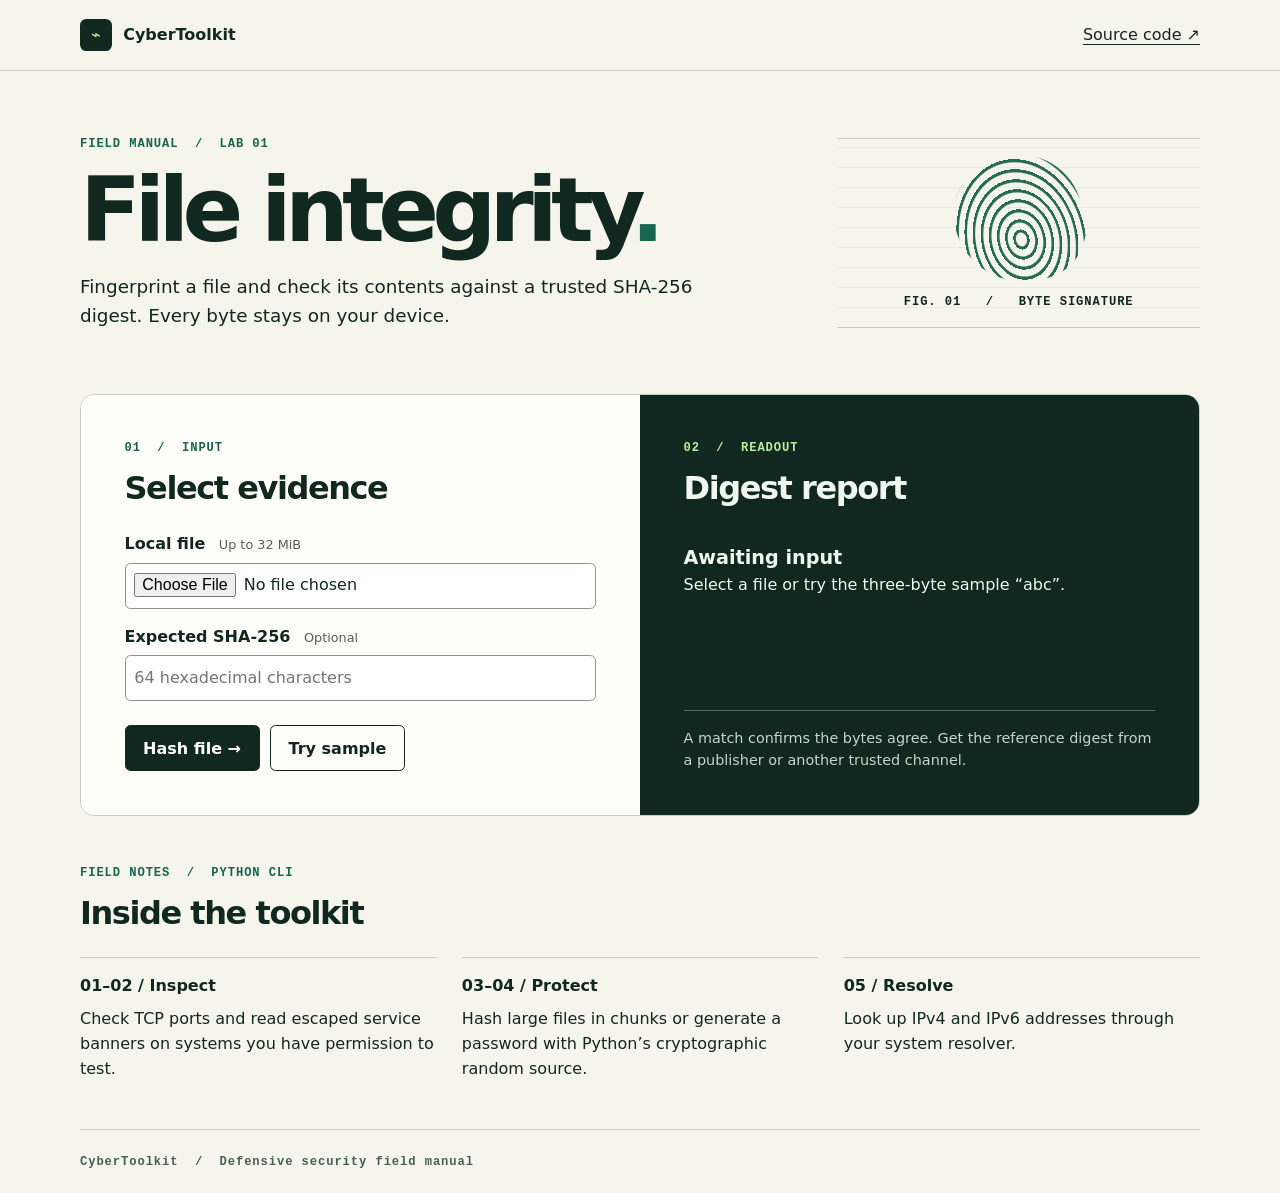
==== docs/index.html @ 26341496 "Add a responsive file integrity lab and harden CLI input handling" ====
<!doctype html>
<html lang="en">
<head>
  <meta charset="utf-8">
  <meta http-equiv="Content-Security-Policy" content="default-src 'none'; style-src 'self'; script-src 'self'; connect-src 'none'; base-uri 'none'; form-action 'none'">
  <meta name="viewport" content="width=device-width, initial-scale=1">
  <meta name="theme-color" content="#102820">
  <meta name="description" content="A hands-on defensive security lab. Fingerprint files on your device and explore five Python security utilities.">
  <title>CyberToolkit • File integrity lab</title>
  <link rel="stylesheet" href="styles.css">
  <script src="lab.js" defer></script>
</head>
<body>
<a class="skip" href="#main">Skip to workspace</a>
<header><div class="bar"><b><span class="mark" aria-hidden="true">⌁</span> CyberToolkit</b><a href="https://github.com/kurt-sudo420/CyberToolkit">Source code ↗</a></div></header>
<main id="main">
  <section class="intro">
    <div><p class="tag">FIELD MANUAL &nbsp;/&nbsp; LAB 01</p><h1>File integrity<span>.</span></h1>
    <p class="lede">Fingerprint a file and check its contents against a trusted SHA-256 digest. Every byte stays on your device.</p></div>
    <div class="plate" aria-hidden="true"><div class="rings"><i></i></div><small>FIG. 01 &nbsp; / &nbsp; BYTE SIGNATURE</small></div>
  </section>
  <section class="bench" aria-label="File integrity workspace">
    <div class="panel"><p class="tag">01 &nbsp;/&nbsp; INPUT</p><h2>Select evidence</h2>
      <label for="file">Local file <small>Up to 32 MiB</small></label><input type="file" id="file">
      <label for="expected">Expected SHA-256 <small>Optional</small></label>
      <input id="expected" type="text" placeholder="64 hexadecimal characters" spellcheck="false" autocomplete="off" autocapitalize="none">
      <div class="actions"><button id="hash" type="button">Hash file →</button><button id="sample" type="button">Try sample</button></div>
      <noscript>Enable JavaScript to use the local hashing tool.</noscript>
    </div>
    <div class="panel output"><p class="tag">02 &nbsp;/&nbsp; READOUT</p><h2>Digest report</h2>
      <div role="status" aria-live="polite"><strong id="state">Awaiting input</strong><p id="detail">Select a file or try the three-byte sample “abc”.</p><code id="digest"></code></div>
      <p class="note">A match confirms the bytes agree. Get the reference digest from a publisher or another trusted channel.</p>
    </div>
  </section>
  <section class="manual"><p class="tag">FIELD NOTES &nbsp;/&nbsp; PYTHON CLI</p><h2>Inside the toolkit</h2>
    <div class="rows"><article><b>01–02 / Inspect</b><p>Check TCP ports and read escaped service banners on systems you have permission to test.</p></article>
    <article><b>03–04 / Protect</b><p>Hash large files in chunks or generate a password with Python’s cryptographic random source.</p></article>
    <article><b>05 / Resolve</b><p>Look up IPv4 and IPv6 addresses through your system resolver.</p></article></div>
  </section>
</main><footer>CyberToolkit &nbsp;/&nbsp; Defensive security field manual</footer>
</body></html>
---- docs/styles.css ----
* { box-sizing: border-box }
:root { color-scheme: light; --ink: #102820; --green: #16654c; --paper: #f5f5ec; --line: #c4cfc2 }
body { margin: 0; background: var(--paper); color: var(--ink); font: 1rem/1.55 system-ui, sans-serif }
header { border-bottom: 1px solid var(--line) }
.bar, main, footer { width: min(70rem, 92%); margin-inline: auto }
.bar { min-height: 4.4rem; display: flex; align-items: center; justify-content: space-between; gap: 1rem }
.mark { display: inline-grid; place-items: center; width: 2rem; height: 2rem; margin-right: .35rem; background: var(--ink); color: #b9f493; border-radius: .4rem }
a { color: inherit; text-underline-offset: .25em }
.bar a { padding: .75rem 0 }
.skip { position: absolute; left: -100vw }
.skip:focus { left: 1rem; background: white; padding: .75rem; z-index: 2 }
:focus-visible { outline: 3px solid #1870b0; outline-offset: 3px }
.intro { display: grid; grid-template-columns: 2fr 1fr; align-items: center; gap: 2rem; padding: clamp(2rem,5vw,5rem) 0 }
.tag, .plate small, footer { font: 700 .76rem/1.5 ui-monospace, Consolas, monospace; letter-spacing: .075em }
.tag { color: var(--green); margin: 0 0 .85rem }
h1, h2, p { margin-top: 0 }
h1 { font-size: clamp(3.1rem,7vw,6.7rem); line-height: .97; letter-spacing: -.075em; margin-bottom: 1.2rem }
h1 span { color: var(--green) }
h2 { font-size: clamp(1.55rem,3vw,2rem); line-height: 1.1; letter-spacing: -.045em }
.lede { font-size: 1.15rem; max-width: 39rem; margin-bottom: 0 }
.plate { display: grid; justify-items: center; gap: .6rem; padding: 1rem; background: repeating-linear-gradient(0deg, transparent 0 19px, #d9e1d4 20px); border-block: 1px solid var(--line) }
.rings { width: 8rem; aspect-ratio: 1; display: grid; place-items: center; background: repeating-radial-gradient(ellipse at 48% 66%, transparent 0 5px, #276c50 6px 8px); border-radius: 48% 52% 42% 58%; transform: rotate(-14deg) }
.bench { display: grid; grid-template-columns: 1fr 1fr; border: 1px solid var(--line); border-radius: .9rem; overflow: hidden }
.panel { padding: clamp(1.3rem,3.4vw,3rem); background: #fffef9; min-width: 0 }
label { display: block; font-weight: 650; margin: 1rem 0 .35rem }
small { font-size: .8rem; font-weight: 500 }
label small { margin-left: .5rem; color: #4d6357 }
input { font: inherit; color: inherit; display: block; width: 100%; min-height: 46px; padding: .55rem; border: 1px solid #85988b; border-radius: .35rem; background: white }
input::file-selector-button { margin-right: .5rem }
.actions { display: flex; flex-wrap: wrap; gap: .65rem; margin-top: 1.5rem }
button { background: var(--ink); border: 1px solid var(--ink); border-radius: .35rem; min-height: 46px; padding: .65rem 1.1rem; color: white; font: 650 1rem system-ui; cursor: pointer }
button + button { background: transparent; color: var(--ink) }
button:hover { box-shadow: inset 0 0 0 2px #6da687 }
.output { background: var(--ink); color: #f0f7ec; display: flex; flex-direction: column }
.output .tag, .output code { color: #b8ef9b }
.output strong { display: block; margin-top: .65rem; font-size: 1.2rem }
.output p { overflow-wrap: anywhere }
.output code { display: block; overflow-wrap: anywhere; font-size: 1.02rem }
.note { border-top: 1px solid #51695c; padding-top: 1rem; margin: auto 0 0; color: #c4d6cb; font-size: .9rem }
.output [role=status] { padding-bottom: 1.5rem }
.manual { padding: 3rem 0 }
.rows { display: grid; grid-template-columns: repeat(3,1fr); gap: 1.6rem }
article { border-top: 1px solid var(--line); padding-top: 1rem }
article p { margin: .5rem 0 0 }
footer { border-top: 1px solid var(--line); padding: 1.4rem 0; color: #476052 }
@media (max-width: 700px) {
  .intro, .bench, .rows { grid-template-columns: 1fr }
  .plate { display: none }
  .rows { gap: 1rem }
}
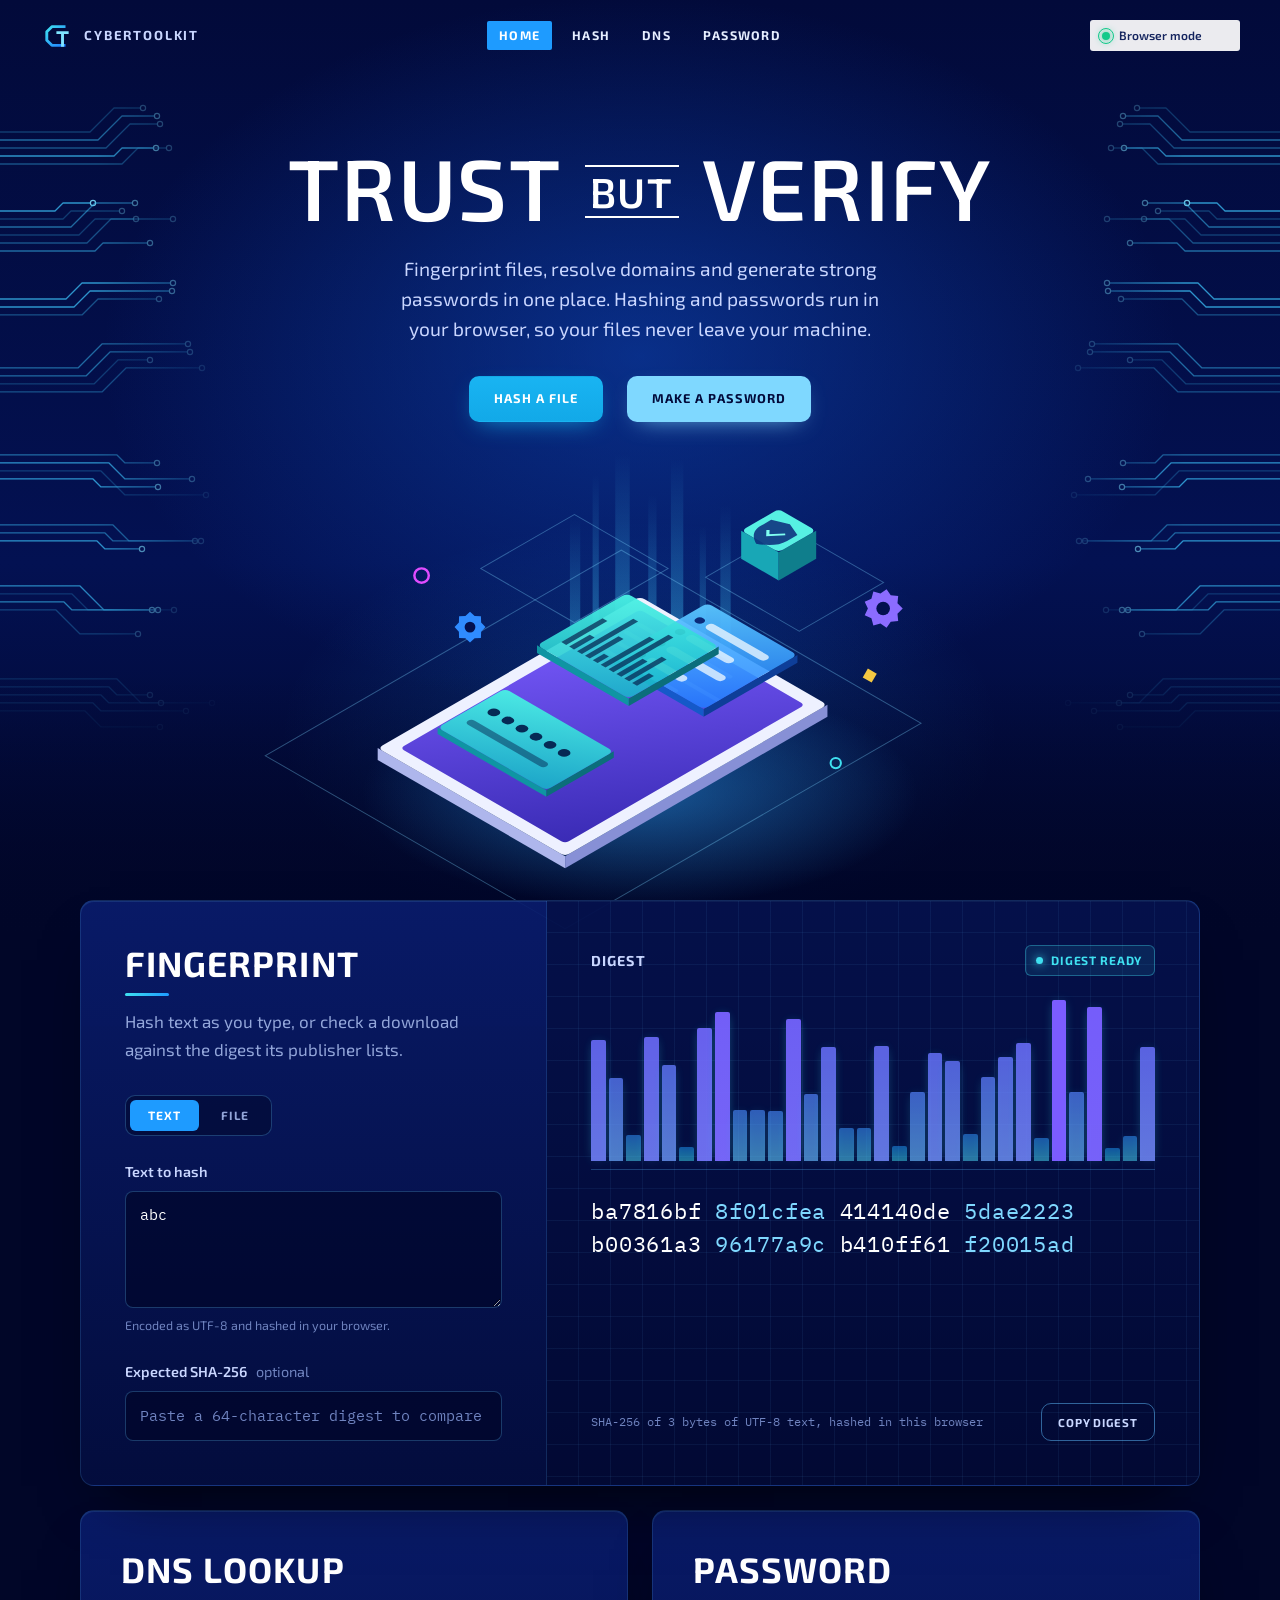
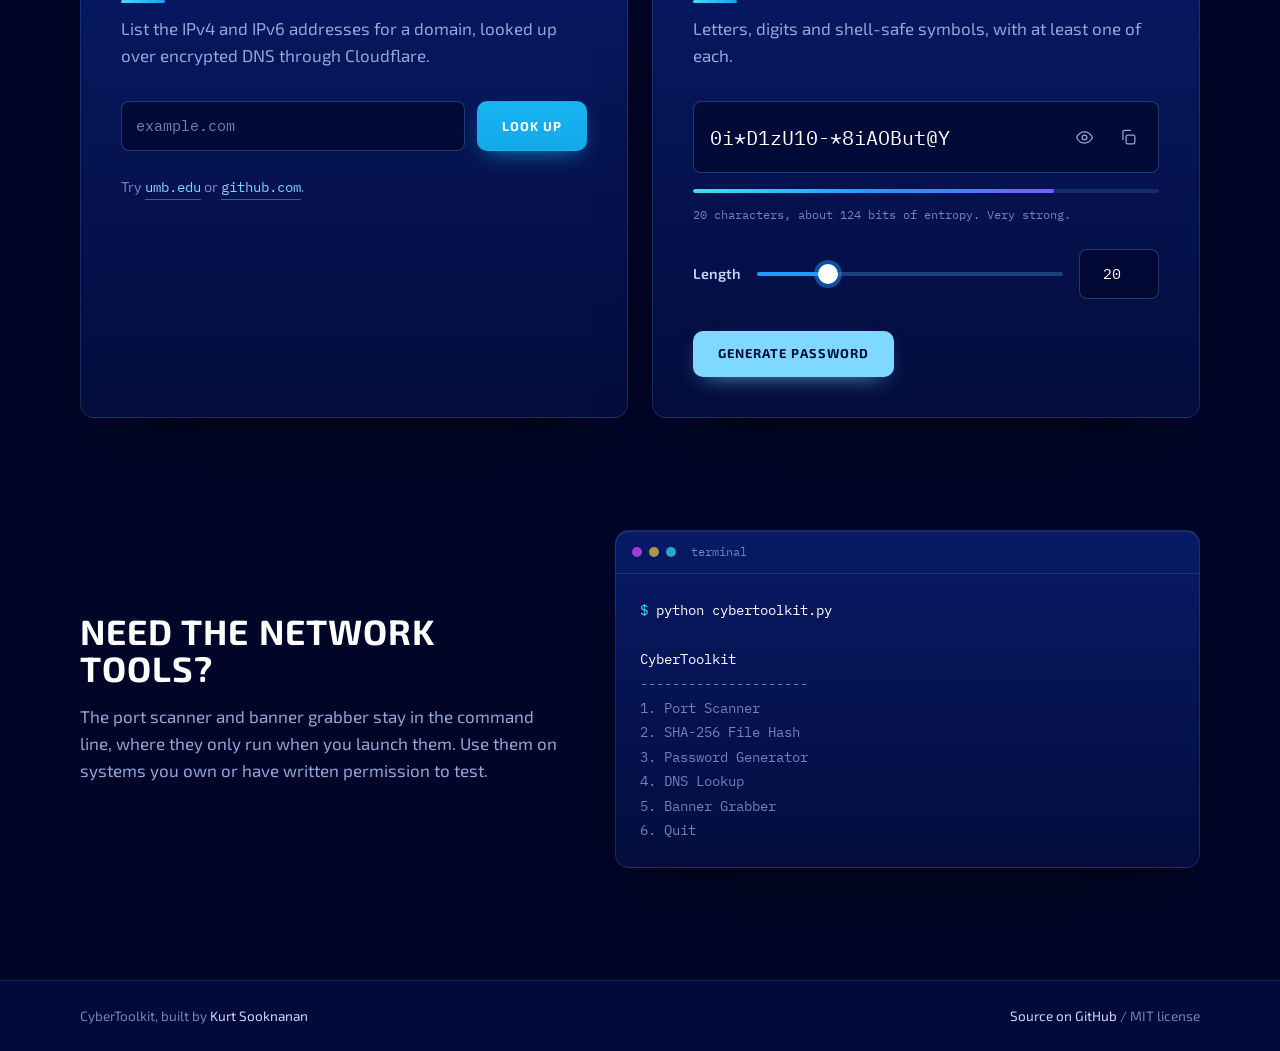
==== commit 99317540: "Make the dashboard a static site that GitHub Pages can host - Move the page and its assets into docs" ====
--- a/docs/index.html
+++ b/docs/index.html
@@ -1,41 +1,178 @@
-<!doctype html>
-<html lang="en">
+<!DOCTYPE html>
+<html lang="en" class="no-js">
 <head>
-  <meta charset="utf-8">
-  <meta http-equiv="Content-Security-Policy" content="default-src 'none'; style-src 'self'; script-src 'self'; connect-src 'none'; base-uri 'none'; form-action 'none'">
-  <meta name="viewport" content="width=device-width, initial-scale=1">
-  <meta name="theme-color" content="#102820">
-  <meta name="description" content="A hands-on defensive security lab. Fingerprint files on your device and explore five Python security utilities.">
-  <title>CyberToolkit • File integrity lab</title>
-  <link rel="stylesheet" href="styles.css">
-  <script src="lab.js" defer></script>
+<meta charset="UTF-8">
+<meta http-equiv="Content-Security-Policy" content="default-src 'none'; script-src 'self'; style-src 'self'; font-src 'self'; img-src 'self' data:; connect-src 'self' https://cloudflare-dns.com; base-uri 'none'; form-action 'none'">
+<meta name="viewport" content="width=device-width, initial-scale=1.0">
+<meta name="robots" content="noindex, nofollow">
+<meta name="theme-color" content="#020A3A">
+<meta name="description" content="CyberToolkit: a security workbench for SHA-256 hashing, DNS lookups and password generation that runs in your browser.">
+<title>CyberToolkit | Security workbench</title>
+<link rel="icon" href="favicon.svg" type="image/svg+xml">
+<link rel="preload" href="fonts/exo2-wght.woff2" as="font" type="font/woff2" crossorigin>
+<link rel="stylesheet" href="style.css">
+<script src="app.js" defer></script>
 </head>
 <body>
-<a class="skip" href="#main">Skip to workspace</a>
-<header><div class="bar"><b><span class="mark" aria-hidden="true">⌁</span> CyberToolkit</b><a href="https://github.com/kurt-sudo420/CyberToolkit">Source code ↗</a></div></header>
+<a href="#hash" class="skip-link">Skip to tools</a>
+
+<header class="site-header" id="siteHeader">
+  <div class="nav-wrap">
+    <a href="#top" class="brand" aria-label="CyberToolkit home">
+      <svg class="brand-mark" viewBox="0 0 40 40" aria-hidden="true">
+        <path d="M30 9H14L8 15v10l6 6h16" fill="none" stroke="url(#bm)" stroke-width="3.4" stroke-linejoin="round"/>
+        <path d="M21 16h11M26.5 16v15" fill="none" stroke="#7FE4FF" stroke-width="3.4" stroke-linecap="square"/>
+        <defs><linearGradient id="bm" x1="0" y1="0" x2="1" y2="1"><stop offset="0" stop-color="#3FE0F0"/><stop offset="1" stop-color="#1E7BFF"/></linearGradient></defs>
+      </svg>
+      <span class="brand-name">CyberToolkit</span>
+    </a>
+    <nav aria-label="Sections">
+      <ul class="nav-links">
+        <li><a href="#top" class="active">Home</a></li>
+        <li><a href="#hash">Hash</a></li>
+        <li><a href="#dns">DNS</a></li>
+        <li><a href="#password">Password</a></li>
+      </ul>
+    </nav>
+    <p class="nav-status" id="apiStatus" role="status"><span class="pulse-dot" aria-hidden="true"></span><span class="nav-status-text">Starting</span></p>
+  </div>
+</header>
+
 <main id="main">
-  <section class="intro">
-    <div><p class="tag">FIELD MANUAL &nbsp;/&nbsp; LAB 01</p><h1>File integrity<span>.</span></h1>
-    <p class="lede">Fingerprint a file and check its contents against a trusted SHA-256 digest. Every byte stays on your device.</p></div>
-    <div class="plate" aria-hidden="true"><div class="rings"><i></i></div><small>FIG. 01 &nbsp; / &nbsp; BYTE SIGNATURE</small></div>
-  </section>
-  <section class="bench" aria-label="File integrity workspace">
-    <div class="panel"><p class="tag">01 &nbsp;/&nbsp; INPUT</p><h2>Select evidence</h2>
-      <label for="file">Local file <small>Up to 32 MiB</small></label><input type="file" id="file">
-      <label for="expected">Expected SHA-256 <small>Optional</small></label>
-      <input id="expected" type="text" placeholder="64 hexadecimal characters" spellcheck="false" autocomplete="off" autocapitalize="none">
-      <div class="actions"><button id="hash" type="button">Hash file →</button><button id="sample" type="button">Try sample</button></div>
-      <noscript>Enable JavaScript to use the local hashing tool.</noscript>
+  <section class="hero" id="top" aria-labelledby="heroTitle">
+    <div class="hero-copy">
+      <h1 id="heroTitle">Trust <span class="small-word">but</span> verify</h1>
+      <p class="lede">Fingerprint files, resolve domains and generate strong passwords in one place. Hashing and passwords run in your browser, so your files never leave your machine.</p>
+      <div class="btn-row">
+        <a class="btn btn--primary" href="#hash">Hash a file</a>
+        <a class="btn btn--light" href="#password">Make a password</a>
+      </div>
     </div>
-    <div class="panel output"><p class="tag">02 &nbsp;/&nbsp; READOUT</p><h2>Digest report</h2>
-      <div role="status" aria-live="polite"><strong id="state">Awaiting input</strong><p id="detail">Select a file or try the three-byte sample “abc”.</p><code id="digest"></code></div>
-      <p class="note">A match confirms the bytes agree. Get the reference digest from a publisher or another trusted channel.</p>
+    <div class="hero-art-wrap">
+      <svg class="hero-art" viewBox="0 0 660 470" role="img" aria-labelledby="artTitle" xmlns="http://www.w3.org/2000/svg"><title id="artTitle">An isometric tablet with floating panels for hashing, DNS records and a password</title><defs><linearGradient id="beam" x1="0" y1="1" x2="0" y2="0"><stop offset="0" stop-color="#3FC8FF" stop-opacity=".55"/><stop offset="1" stop-color="#3FC8FF" stop-opacity="0"/></linearGradient><linearGradient id="screen" x1="0" y1="0" x2="1" y2="1"><stop offset="0" stop-color="#7B5CFF"/><stop offset="1" stop-color="#3A2BB5"/></linearGradient><linearGradient id="teal" x1="0" y1="0" x2="1" y2="1"><stop offset="0" stop-color="#4AF2E4" stop-opacity=".95"/><stop offset="1" stop-color="#14B8C8" stop-opacity=".85"/></linearGradient><linearGradient id="blue" x1="0" y1="0" x2="1" y2="1"><stop offset="0" stop-color="#5BC8FF" stop-opacity=".95"/><stop offset="1" stop-color="#1E7BFF" stop-opacity=".85"/></linearGradient><radialGradient id="pool" cx=".5" cy=".5" r=".5"><stop offset="0" stop-color="#2FA8FF" stop-opacity=".45"/><stop offset="1" stop-color="#2FA8FF" stop-opacity="0"/></radialGradient></defs><ellipse cx="330" cy="330" rx="270" ry="110" fill="url(#pool)"/><rect class="beam" x="262" y="60" width="10" height="190" fill="url(#beam)"/><rect class="beam" x="284" y="20" width="6" height="230" fill="url(#beam)"/><rect class="beam" x="306" y="0" width="14" height="250" fill="url(#beam)"/><rect class="beam" x="338" y="40" width="8" height="210" fill="url(#beam)"/><rect class="beam" x="360" y="5" width="12" height="245" fill="url(#beam)"/><rect class="beam" x="388" y="70" width="6" height="180" fill="url(#beam)"/><rect class="beam" x="408" y="50" width="10" height="200" fill="url(#beam)"/><g transform="matrix(18.187 10.500 -18.187 10.500 330 145.80)"><rect x="-3" y="-2" width="16" height="19" fill="none" stroke="#7FD8FF" stroke-opacity=".35" stroke-width="0.05"/></g><g transform="matrix(18.187 10.500 -18.187 10.500 330 53.40)"><rect x="-1.5" y="2" width="5.0" height="5" fill="none" stroke="#7FD8FF" stroke-opacity=".35" stroke-width="0.05"/></g><g transform="matrix(18.187 10.500 -18.187 10.500 330 19.80)"><rect x="6.5" y="-1.5" width="5.0" height="4.5" fill="none" stroke="#7FD8FF" stroke-opacity=".35" stroke-width="0.05"/></g><g><polygon points="75.4,285.4 257.3,390.4 257.3,402.0 75.4,297.0" fill="#AEB6EC"/><polygon points="511.9,243.4 257.3,390.4 257.3,402.0 511.9,255.0" fill="#8790D6"/><g transform="matrix(18.187 10.500 -18.187 10.500 330 138.45)"><rect x="0" y="0" width="10" height="14" rx="0.25" fill="#EEF1FF"/><rect x="0.6" y="0.6" width="8.8" height="12.8" rx="0.2" fill="url(#screen)"/><rect x="1.2" y="1.2" width="5" height="0.22" rx="0.11" fill="#B9A8FF" fill-opacity=".55"/><rect x="1.2" y="1.9" width="3.5" height="0.22" rx="0.11" fill="#B9A8FF" fill-opacity=".55"/><rect x="1.2" y="2.6" width="6" height="0.22" rx="0.11" fill="#B9A8FF" fill-opacity=".55"/><rect x="1.2" y="3.3" width="4.2" height="0.22" rx="0.11" fill="#B9A8FF" fill-opacity=".55"/><rect x="1.2" y="4.0" width="2.8" height="0.22" rx="0.11" fill="#B9A8FF" fill-opacity=".55"/></g></g><g class="float f2"><polygon points="304.5,197.2 391.8,247.6 391.8,255.0 304.5,204.6" fill="#1559C9"/><polygon points="482.8,195.1 391.8,247.6 391.8,255.0 482.8,202.5" fill="#0E3E99"/><g transform="matrix(18.187 10.500 -18.187 10.500 330 81.75)"><rect x="4.8" y="1.2" width="4.8" height="5.0" rx="0.25" fill="url(#blue)"/><rect x="5.8" y="2.00" width="3.2" height="0.42" rx="0.21" fill="#E8F6FF" fill-opacity=".8"/><circle cx="5.4" cy="2.21" r="0.2" fill="#0B2A7A"/><rect x="5.8" y="3.05" width="2.4" height="0.42" rx="0.21" fill="#E8F6FF" fill-opacity=".8"/><circle cx="5.4" cy="3.26" r="0.2" fill="#0B2A7A"/><rect x="5.8" y="4.10" width="3.0" height="0.42" rx="0.21" fill="#E8F6FF" fill-opacity=".8"/><circle cx="5.4" cy="4.31" r="0.2" fill="#0B2A7A"/><rect x="5.8" y="5.15" width="2.0" height="0.42" rx="0.21" fill="#E8F6FF" fill-opacity=".8"/><circle cx="5.4" cy="5.36" r="0.2" fill="#0B2A7A"/></g></g><g class="float f1"><polygon points="230.0,185.7 319.1,237.2 319.1,244.5 230.0,193.1" fill="#0F95A3"/><polygon points="406.4,186.8 319.1,237.2 319.1,244.5 406.4,194.1" fill="#0B6E7B"/><g transform="matrix(18.187 10.500 -18.187 10.500 330 109.05)"><rect x="0.9" y="1.6" width="4.8999999999999995" height="4.800000000000001" rx="0.25" fill="url(#teal)"/><rect x="1.40" y="3.40" width="0.26" height="2.20" fill="#062A55" fill-opacity=".75"/><rect x="1.82" y="4.50" width="0.26" height="1.10" fill="#062A55" fill-opacity=".75"/><rect x="2.24" y="2.60" width="0.26" height="3.00" fill="#062A55" fill-opacity=".75"/><rect x="2.66" y="3.80" width="0.26" height="1.80" fill="#062A55" fill-opacity=".75"/><rect x="3.08" y="5.00" width="0.26" height="0.60" fill="#062A55" fill-opacity=".75"/><rect x="3.50" y="3.00" width="0.26" height="2.60" fill="#062A55" fill-opacity=".75"/><rect x="3.92" y="2.40" width="0.26" height="3.20" fill="#062A55" fill-opacity=".75"/><rect x="4.34" y="4.20" width="0.26" height="1.40" fill="#062A55" fill-opacity=".75"/><rect x="4.76" y="3.60" width="0.26" height="2.00" fill="#062A55" fill-opacity=".75"/><rect x="5.18" y="4.70" width="0.26" height="0.90" fill="#062A55" fill-opacity=".75"/></g></g><g class="float f3"><polygon points="133.6,265.5 239.1,326.4 239.1,332.7 133.6,271.8" fill="#0F95A3"/><polygon points="304.5,288.6 239.1,326.4 239.1,332.7 304.5,294.9" fill="#0B6E7B"/><g transform="matrix(18.187 10.500 -18.187 10.500 330 118.50)"><rect x="1.6" y="8.8" width="5.800000000000001" height="3.5999999999999996" rx="0.25" fill="url(#teal)"/><circle cx="2.40" cy="10.2" r="0.24" fill="#062A55"/><circle cx="3.15" cy="10.2" r="0.24" fill="#062A55"/><circle cx="3.90" cy="10.2" r="0.24" fill="#062A55"/><circle cx="4.65" cy="10.2" r="0.24" fill="#062A55"/><circle cx="5.40" cy="10.2" r="0.24" fill="#062A55"/><circle cx="6.15" cy="10.2" r="0.24" fill="#062A55"/><rect x="2.1" y="11.1" width="4.2" height="0.36" rx="0.18" fill="#062A55" fill-opacity=".5"/></g></g><g class="float f2"><polygon points="428.2,74.4 464.6,95.4 464.6,122.7 428.2,101.7" fill="#18A7B6"/><polygon points="501.0,74.4 464.6,95.4 464.6,122.7 501.0,101.7" fill="#0F7E8C"/><g transform="matrix(18.187 10.500 -18.187 10.500 330 17.70)"><rect x="5.4" y="-2.0" width="2.0" height="2.0" rx="0.25" fill="#56F0E3"/><path d="M6.4 -1.6 L7.1 -1.3 V-0.75 C7.1 -0.3 6.8 0.0 6.4 0.2 C6.0 0.0 5.7 -0.3 5.7 -0.75 V-1.3 Z" fill="#0B2A7A" fill-opacity=".85"/><path d="M6.08 -0.75 L6.32 -0.5 L6.75 -1.0" stroke="#7FFFF1" stroke-width="0.12" fill="none"/></g></g><g class="float f3"><polygon points="180.0,168.0 175.8,172.5 175.6,178.6 169.5,178.8 165.0,183.0 160.5,178.8 154.4,178.6 154.2,172.5 150.0,168.0 154.2,163.5 154.4,157.4 160.5,157.2 165.0,153.0 169.5,157.2 175.6,157.4 175.8,163.5" fill="#2F8BFF"/><circle cx="165" cy="168" r="5.2" fill="#03104F"/></g><g class="float f1"><polygon points="585.0,150.0 579.9,155.1 580.6,162.2 573.4,162.8 569.3,168.7 563.4,164.6 556.5,166.5 554.6,159.5 548.1,156.5 551.2,150.0 548.1,143.5 554.6,140.5 556.5,133.5 563.4,135.4 569.3,131.3 573.4,137.2 580.6,137.8 579.9,144.9" fill="#8B6CFF"/><circle cx="566" cy="150" r="6.6" fill="#03104F"/></g><circle cx="118" cy="118" r="7" fill="none" stroke="#E04CFF" stroke-width="2.4"/><rect x="548" y="210" width="10" height="10" fill="#F5C842" transform="rotate(30 553 215)"/><circle cx="520" cy="300" r="5" fill="none" stroke="#3FE0F0" stroke-width="2"/></svg>
     </div>
   </section>
-  <section class="manual"><p class="tag">FIELD NOTES &nbsp;/&nbsp; PYTHON CLI</p><h2>Inside the toolkit</h2>
-    <div class="rows"><article><b>01–02 / Inspect</b><p>Check TCP ports and read escaped service banners on systems you have permission to test.</p></article>
-    <article><b>03–04 / Protect</b><p>Hash large files in chunks or generate a password with Python’s cryptographic random source.</p></article>
-    <article><b>05 / Resolve</b><p>Look up IPv4 and IPv6 addresses through your system resolver.</p></article></div>
+
+  <!-- Hash workbench -->
+  <section class="tool wrap" id="hash" aria-labelledby="hashTitle">
+    <div class="card bench">
+      <div class="bench-input">
+        <div class="tool-head">
+          <h2 id="hashTitle">Fingerprint</h2>
+          <p>Hash text as you type, or check a download against the digest its publisher lists.</p>
+        </div>
+
+        <div class="segmented" role="tablist" aria-label="Input type">
+          <button type="button" role="tab" id="tabText" aria-controls="paneText" aria-selected="true">Text</button>
+          <button type="button" role="tab" id="tabFile" aria-controls="paneFile" aria-selected="false" tabindex="-1">File</button>
+        </div>
+
+        <div class="pane" id="paneText" role="tabpanel" aria-labelledby="tabText">
+          <label for="hashText">Text to hash</label>
+          <textarea id="hashText" rows="4" spellcheck="false" autocomplete="off" placeholder="Paste or type anything">abc</textarea>
+          <p class="hint">Encoded as UTF-8 and hashed in your browser.</p>
+        </div>
+
+        <div class="pane" id="paneFile" role="tabpanel" aria-labelledby="tabFile" hidden>
+          <label class="drop" for="hashFile" id="dropZone">
+            <svg viewBox="0 0 24 24" fill="none" stroke="currentColor" stroke-width="1.6" aria-hidden="true"><path d="M12 16V4M7 9l5-5 5 5M5 20h14"/></svg>
+            <span class="drop-title" id="dropTitle">Drop a file or choose one</span>
+            <span class="hint">Up to 256 MB. Hashed in this browser, never uploaded.</span>
+            <input type="file" id="hashFile" class="sr-only">
+          </label>
+        </div>
+
+        <label for="expected">Expected SHA-256 <span class="opt">optional</span></label>
+        <input id="expected" type="text" spellcheck="false" autocomplete="off" autocapitalize="none" placeholder="Paste a 64-character digest to compare">
+      </div>
+
+      <div class="bench-output">
+        <div class="readout-head">
+          <h3>Digest</h3>
+          <span class="state state--muted" id="verdict">Waiting</span>
+        </div>
+        <div class="signature" id="signature" aria-hidden="true"></div>
+        <output class="digest" id="digest" for="hashText hashFile" aria-live="polite"></output>
+        <div class="readout-foot">
+          <p class="meta" id="digestMeta">Type above to see the digest.</p>
+          <button type="button" class="btn btn--outline btn--sm" id="copyDigest" disabled>Copy digest</button>
+        </div>
+      </div>
+    </div>
   </section>
-</main><footer>CyberToolkit &nbsp;/&nbsp; Defensive security field manual</footer>
-</body></html>
+
+  <div class="wrap pair">
+    <!-- DNS -->
+    <section class="tool card" id="dns" aria-labelledby="dnsTitle">
+      <div class="tool-head">
+        <h2 id="dnsTitle">DNS lookup</h2>
+        <p id="dnsBlurb">List the IPv4 and IPv6 addresses for a domain.</p>
+      </div>
+      <form class="inline-form" id="dnsForm" novalidate>
+        <label for="dnsInput" class="sr-only">Domain</label>
+        <input id="dnsInput" type="text" inputmode="url" spellcheck="false" autocomplete="off" autocapitalize="none" placeholder="example.com" required>
+        <button type="submit" class="btn btn--primary" id="dnsButton">Look up</button>
+      </form>
+      <div class="result" id="dnsResult" aria-live="polite">
+        <p class="empty">Try <button type="button" class="text-link" data-domain="umb.edu">umb.edu</button> or <button type="button" class="text-link" data-domain="github.com">github.com</button>.</p>
+      </div>
+    </section>
+
+    <!-- Password -->
+    <section class="tool card" id="password" aria-labelledby="pwTitle">
+      <div class="tool-head">
+        <h2 id="pwTitle">Password</h2>
+        <p>Letters, digits and shell-safe symbols, with at least one of each.</p>
+      </div>
+      <div class="pw-box">
+        <output class="pw" id="pwOutput" aria-live="polite" aria-label="Generated password"></output>
+        <div class="pw-actions">
+          <button type="button" class="icon-btn" id="pwReveal" aria-pressed="true" aria-label="Hide password">
+            <svg viewBox="0 0 24 24" fill="none" stroke="currentColor" stroke-width="1.6" aria-hidden="true"><path d="M2 12s3.6-7 10-7 10 7 10 7-3.6 7-10 7S2 12 2 12z"/><circle cx="12" cy="12" r="3"/></svg>
+          </button>
+          <button type="button" class="icon-btn" id="pwCopy" aria-label="Copy password">
+            <svg viewBox="0 0 24 24" fill="none" stroke="currentColor" stroke-width="1.6" aria-hidden="true"><rect x="9" y="9" width="11" height="11" rx="2"/><path d="M5 15V5a2 2 0 0 1 2-2h8"/></svg>
+          </button>
+        </div>
+      </div>
+      <div class="strength" aria-hidden="true"><i id="strengthBar"></i></div>
+      <p class="meta" id="pwMeta">Generating.</p>
+      <div class="slider-row">
+        <label for="pwLength">Length</label>
+        <input type="range" id="pwLength" min="8" max="64" value="20">
+        <input type="number" id="pwLengthNum" min="8" max="256" value="20" aria-label="Length in characters">
+      </div>
+      <button type="button" class="btn btn--light" id="pwGenerate">Generate password</button>
+    </section>
+  </div>
+
+  <section class="wrap cli" aria-labelledby="cliTitle">
+    <div class="cli-copy">
+      <h2 id="cliTitle">Need the network tools?</h2>
+      <p>The port scanner and banner grabber stay in the command line, where they only run when you launch them. Use them on systems you own or have written permission to test.</p>
+    </div>
+    <div class="card term-frame">
+      <div class="term-bar"><i></i><i></i><i></i><span>terminal</span></div>
+      <pre class="term"><span class="p">$</span> <span class="o">python cybertoolkit.py</span>
+
+<span class="o">CyberToolkit</span>
+<span class="c">---------------------</span>
+<span class="c">1. Port Scanner</span>
+<span class="c">2. SHA-256 File Hash</span>
+<span class="c">3. Password Generator</span>
+<span class="c">4. DNS Lookup</span>
+<span class="c">5. Banner Grabber</span>
+<span class="c">6. Quit</span></pre>
+    </div>
+  </section>
+</main>
+
+<footer class="site-footer">
+  <div class="wrap footer-bottom">
+    <p>CyberToolkit, built by <a href="https://kurt-sudo420.github.io/portfolio/">Kurt Sooknanan</a></p>
+    <p><a href="https://github.com/kurt-sudo420/CyberToolkit">Source on GitHub</a> / MIT license</p>
+  </div>
+</footer>
+<div class="toast" id="toast" role="status" aria-live="polite"></div>
+</body>
+</html>
--- a/docs/style.css
+++ b/docs/style.css
@@ -0,0 +1,427 @@
+/* =========================================================
+   CYBERTOOLKIT WEB
+   Deep navy and electric blue, circuit traces at the edges,
+   a centered uppercase hero and an isometric illustration.
+   Fonts are self-hosted (SIL OFL) so the page makes no
+   third-party requests and the CSP can stay at 'self'.
+   ========================================================= */
+
+@font-face { font-family: "Exo 2"; src: url("fonts/exo2-wght.woff2") format("woff2-variations"); font-weight: 100 900; font-display: swap; }
+@font-face { font-family: "IBM Plex Mono"; src: url("fonts/plex-mono-400.woff2") format("woff2"); font-weight: 400; font-display: swap; }
+@font-face { font-family: "IBM Plex Mono"; src: url("fonts/plex-mono-500.woff2") format("woff2"); font-weight: 500; font-display: swap; }
+
+/* 1. Tokens ------------------------------------------------ */
+:root {
+  --abyss: #010628;     /* page base */
+  --navy: #020A3A;      /* hero base */
+  --navy-2: #06155A;    /* raised surfaces */
+  --navy-3: #0B2178;
+  --line: rgba(95, 190, 255, 0.16);
+  --line-2: rgba(95, 190, 255, 0.28);
+  --line-3: rgba(95, 190, 255, 0.5);
+
+  --text: #FFFFFF;
+  --soft: #C9D6FF;
+  --muted: #93A6DA;
+  --faint: #6F83BF;
+
+  --electric: #1E9BFF;  /* active nav, primary actions */
+  --cyan: #12A9E8;
+  --sky: #7FD8FF;       /* light buttons */
+  --teal: #3FE0F0;
+  --violet: #7B5CFF;
+  --magenta: #E04CFF;
+  --amber: #F5C842;
+  --danger: #FF6B8A;
+
+  --font-ui: "Exo 2", "Segoe UI", Roboto, sans-serif;
+  --font-mono: "IBM Plex Mono", ui-monospace, "SFMono-Regular", Consolas, monospace;
+
+  --t-xs: 0.78rem;
+  --t-sm: 0.9rem;
+  --t-base: 1.0625rem;
+  --t-md: 1.2rem;
+  --t-xl: clamp(1.6rem, 1.2rem + 1.4vw, 2.2rem);
+  --t-hero: clamp(2.5rem, 1rem + 5.6vw, 5.4rem);
+
+  --s-2: 8px; --s-3: 12px; --s-4: 16px; --s-5: 24px;
+  --s-6: 32px; --s-7: 48px; --s-8: 72px; --s-9: 112px;
+
+  --r-btn: 10px;
+  --r-card: 14px;
+
+  --wrap: 1200px;
+  --gutter: clamp(16px, 4vw, 40px);
+  --nav-h: 72px;
+  --ease: cubic-bezier(0.22, 1, 0.36, 1);
+  --dur: 220ms;
+}
+
+/* 2. Base -------------------------------------------------- */
+*, *::before, *::after { box-sizing: border-box; }
+* { margin: 0; padding: 0; }
+html {
+  -webkit-text-size-adjust: 100%;
+  scroll-behavior: smooth;
+  scroll-padding-top: calc(var(--nav-h) + 16px);
+  background: var(--abyss);
+  color-scheme: dark;
+}
+body {
+  font-family: var(--font-ui);
+  font-size: var(--t-base);
+  line-height: 1.6;
+  color: var(--text);
+  background: var(--abyss);
+  -webkit-font-smoothing: antialiased;
+  overflow-x: clip;
+}
+svg { display: block; }
+a { color: inherit; text-decoration: none; }
+ul { list-style: none; }
+button, input, textarea { font: inherit; color: inherit; }
+button { cursor: pointer; background: none; border: 0; }
+::selection { background: rgba(30, 155, 255, 0.45); color: #fff; }
+:focus-visible { outline: 2px solid var(--teal); outline-offset: 3px; border-radius: 4px; }
+[hidden] { display: none !important; }
+
+.skip-link {
+  position: absolute; left: 16px; top: -64px; z-index: 300;
+  background: var(--sky); color: var(--navy); font-weight: 700;
+  padding: 10px 16px; border-radius: var(--r-btn);
+  transition: top var(--dur) var(--ease);
+}
+.skip-link:focus { top: 14px; }
+.sr-only { position: absolute !important; width: 1px; height: 1px; overflow: hidden; clip: rect(0 0 0 0); white-space: nowrap; }
+
+h1, h2, h3 { font-weight: 700; text-transform: uppercase; letter-spacing: 0.03em; line-height: 1.05; }
+h2 { font-size: var(--t-xl); }
+h3 { font-size: var(--t-sm); letter-spacing: 0.08em; color: var(--soft); }
+p { color: var(--muted); max-width: 62ch; }
+
+.wrap { width: 100%; max-width: var(--wrap); margin-inline: auto; padding-inline: var(--gutter); }
+
+/* 3. Buttons & states -------------------------------------- */
+.btn {
+  display: inline-flex; align-items: center; justify-content: center;
+  min-height: 46px; padding: 0 24px; border-radius: var(--r-btn);
+  font-size: 0.8rem; font-weight: 700; letter-spacing: 0.08em; text-transform: uppercase; white-space: nowrap;
+  border: 1px solid transparent;
+  transition: background var(--dur) var(--ease), box-shadow var(--dur) var(--ease), border-color var(--dur), color var(--dur), opacity var(--dur);
+}
+.btn:disabled { opacity: 0.45; cursor: not-allowed; }
+.btn--primary { background: linear-gradient(180deg, #19B4F2, var(--cyan)); color: #fff; box-shadow: 0 8px 24px -10px rgba(18, 169, 232, 0.9); }
+.btn--primary:not(:disabled):hover { background: linear-gradient(180deg, #3DC4F7, #19B4F2); box-shadow: 0 10px 32px -8px rgba(18, 169, 232, 1); }
+.btn--light { background: var(--sky); color: var(--navy); box-shadow: 0 8px 24px -12px rgba(127, 216, 255, 0.9); }
+.btn--light:not(:disabled):hover { background: #A6E5FF; }
+.btn--outline { border-color: var(--line-3); color: var(--soft); }
+.btn--outline:not(:disabled):hover { border-color: var(--sky); color: var(--sky); }
+.btn--sm { min-height: 38px; padding: 0 16px; font-size: 0.72rem; }
+.btn-row { display: flex; flex-wrap: wrap; justify-content: center; gap: var(--s-5); }
+
+.text-link { color: var(--sky); border-bottom: 1px solid rgba(127, 216, 255, 0.4); transition: border-color var(--dur); }
+.text-link:hover { border-color: var(--sky); }
+
+.state {
+  display: inline-flex; align-items: center; gap: 8px;
+  font-size: 0.75rem; font-weight: 700; letter-spacing: 0.06em; text-transform: uppercase; white-space: nowrap;
+  padding: 5px 12px 5px 10px; border-radius: 6px;
+  color: var(--teal); background: rgba(63, 224, 240, 0.1); border: 1px solid rgba(63, 224, 240, 0.35);
+}
+.state::before { content: ""; width: 7px; height: 7px; border-radius: 50%; background: currentColor; box-shadow: 0 0 10px currentColor; }
+.state--muted { color: var(--muted); background: rgba(255, 255, 255, 0.04); border-color: var(--line-2); }
+.state--muted::before { box-shadow: none; }
+.state--danger { color: var(--danger); background: rgba(255, 107, 138, 0.1); border-color: rgba(255, 107, 138, 0.4); }
+.state--amber { color: var(--amber); background: rgba(245, 200, 66, 0.1); border-color: rgba(245, 200, 66, 0.35); }
+
+/* 4. Header ------------------------------------------------ */
+.site-header {
+  position: fixed; inset: 0 0 auto 0; z-index: 200; height: var(--nav-h);
+  border-bottom: 1px solid transparent;
+  transition: background var(--dur) var(--ease), border-color var(--dur) var(--ease);
+}
+.site-header.is-scrolled {
+  background: rgba(2, 10, 58, 0.85);
+  -webkit-backdrop-filter: blur(14px);
+  backdrop-filter: blur(14px);
+  border-bottom-color: var(--line);
+}
+.nav-wrap { height: 100%; display: grid; grid-template-columns: 1fr auto 1fr; align-items: center; gap: var(--s-5); max-width: 1360px; margin-inline: auto; padding-inline: var(--gutter); }
+.brand { display: inline-flex; align-items: center; gap: 10px; justify-self: start; }
+.brand-mark { width: 34px; height: 34px; }
+.brand-name { font-weight: 700; font-size: 0.82rem; letter-spacing: 0.14em; text-transform: uppercase; color: var(--soft); }
+.nav-links { display: flex; gap: var(--s-2); }
+.nav-links a {
+  display: block; padding: 5px 12px; border-radius: 2px;
+  font-size: 0.78rem; font-weight: 700; letter-spacing: 0.1em; text-transform: uppercase; color: #E6EEFF;
+  transition: background var(--dur), color var(--dur);
+}
+.nav-links a:hover { background: rgba(30, 155, 255, 0.18); }
+.nav-links a.active { background: var(--electric); color: #fff; }
+
+/* Sits where a search field would: a slim light-bordered box. */
+.nav-status {
+  justify-self: end; display: inline-flex; align-items: center; gap: 9px;
+  min-width: 150px; padding: 6px 12px; border-radius: 3px;
+  background: rgba(255, 255, 255, 0.92); color: #14245E;
+  font-size: 0.75rem; font-weight: 600; max-width: none;
+}
+.pulse-dot { position: relative; width: 8px; height: 8px; border-radius: 50%; background: #9AA6C8; flex-shrink: 0; }
+.nav-status.is-online .pulse-dot { background: #12C98A; box-shadow: 0 0 8px #12C98A; }
+.nav-status.is-online .pulse-dot::after { content: ""; position: absolute; inset: -4px; border-radius: 50%; border: 1px solid #12C98A; animation: ring 2.4s var(--ease) infinite; }
+.nav-status.is-offline .pulse-dot { background: #E5334F; }
+@keyframes ring { from { transform: scale(0.4); opacity: 1; } to { transform: scale(1.6); opacity: 0; } }
+
+/* 5. Hero -------------------------------------------------- */
+.hero {
+  position: relative; overflow: hidden; isolation: isolate;
+  padding: calc(var(--nav-h) + clamp(40px, 6vw, 72px)) var(--gutter) 0;
+  text-align: center;
+  background:
+    linear-gradient(180deg, transparent 72%, var(--abyss) 100%),
+    radial-gradient(60% 55% at 50% 38%, rgba(14, 74, 190, 0.55), transparent 70%),
+    radial-gradient(40% 32% at 50% 78%, rgba(30, 155, 255, 0.22), transparent 70%),
+    linear-gradient(180deg, var(--navy) 0%, #031152 60%, var(--abyss) 100%);
+}
+/* Circuit traces: one artwork, mirrored for the right edge. */
+.hero::before, .hero::after {
+  content: ""; position: absolute; top: calc(var(--nav-h) + 20px); bottom: 18%; width: min(240px, 22vw); z-index: -1;
+  background: url("circuit.svg") left top / 240px auto repeat-y;
+  -webkit-mask-image: linear-gradient(90deg, #000 40%, transparent), linear-gradient(180deg, #000 70%, transparent);
+  -webkit-mask-composite: source-in;
+  mask-image: linear-gradient(90deg, #000 40%, transparent), linear-gradient(180deg, #000 70%, transparent);
+  mask-composite: intersect;
+  opacity: 0.9;
+}
+.hero::before { left: 0; }
+.hero::after { right: 0; transform: scaleX(-1); }
+
+.hero-copy { max-width: 780px; margin-inline: auto; }
+.hero h1 { font-size: var(--t-hero); font-weight: 600; letter-spacing: 0.02em; line-height: 1; }
+.small-word {
+  display: inline-block; vertical-align: 0.32em;
+  font-size: 0.48em; font-weight: 600; line-height: 1.1;
+  padding: 0.04em 0.12em; margin: 0 0.1em;
+  border-top: 2px solid #fff; border-bottom: 2px solid #fff;
+}
+.hero .lede { margin: var(--s-5) auto var(--s-6); font-size: var(--t-md); line-height: 1.55; color: var(--soft); max-width: 54ch; text-wrap: balance; }
+.hero-art-wrap { max-width: 680px; margin: var(--s-6) auto 0; }
+.hero-art { width: 100%; height: auto; overflow: visible; }
+
+/* The one ambient motion: the panels drift slowly, out of phase. */
+.hero-art .float { animation: drift 7s ease-in-out infinite; }
+.hero-art .f2 { animation-delay: -2.4s; }
+.hero-art .f3 { animation-delay: -4.6s; }
+@keyframes drift { 50% { transform: translateY(-7px); } }
+
+html:not(.no-js) .hero-copy > * { animation: rise 900ms var(--ease) both; }
+html:not(.no-js) .hero-copy > :nth-child(2) { animation-delay: 90ms; }
+html:not(.no-js) .hero-copy > :nth-child(3) { animation-delay: 180ms; }
+@keyframes rise { from { opacity: 0; transform: translateY(14px); } }
+
+/* 6. Cards & form controls --------------------------------- */
+.card {
+  position: relative; border-radius: var(--r-card);
+  background: linear-gradient(180deg, rgba(9, 28, 108, 0.92), rgba(3, 13, 62, 0.95));
+  border: 1px solid var(--line);
+  box-shadow: inset 0 1px 0 rgba(127, 216, 255, 0.12), 0 30px 60px -30px rgba(0, 0, 0, 0.8);
+}
+.tool { scroll-margin-top: calc(var(--nav-h) + 16px); }
+#hash { margin-top: clamp(-40px, -3vw, -16px); position: relative; z-index: 2; }
+.tool-head { margin-bottom: var(--s-6); }
+.tool-head h2 { margin-bottom: var(--s-3); }
+.tool-head h2::after { content: ""; display: block; width: 44px; height: 3px; margin-top: var(--s-3); border-radius: 2px; background: linear-gradient(90deg, var(--teal), var(--electric)); }
+
+label { display: block; font-size: var(--t-sm); font-weight: 600; color: var(--soft); margin: var(--s-5) 0 var(--s-2); }
+.opt { font-weight: 400; color: var(--faint); margin-left: 6px; }
+.hint { font-size: var(--t-xs); color: var(--faint); margin-top: var(--s-2); }
+
+input[type="text"], input[type="number"], textarea {
+  display: block; width: 100%;
+  background: rgba(1, 6, 40, 0.65);
+  border: 1px solid var(--line-2); border-radius: 8px;
+  padding: 12px 14px; min-height: 48px;
+  font-family: var(--font-mono); font-size: 0.92rem; color: #fff;
+  transition: border-color var(--dur), box-shadow var(--dur);
+}
+textarea { resize: vertical; min-height: 110px; line-height: 1.55; }
+input::placeholder, textarea::placeholder { color: var(--faint); opacity: 1; }
+input[type="text"]:hover, input[type="number"]:hover, textarea:hover { border-color: var(--line-3); }
+input[type="text"]:focus, input[type="number"]:focus, textarea:focus { outline: none; border-color: var(--electric); box-shadow: 0 0 0 4px rgba(30, 155, 255, 0.2); }
+input[aria-invalid="true"] { border-color: var(--danger); }
+
+/* 7. Hash workbench ---------------------------------------- */
+.bench { display: grid; grid-template-columns: minmax(0, 5fr) minmax(0, 7fr); overflow: hidden; }
+.bench-input { padding: clamp(24px, 4vw, 44px); border-right: 1px solid var(--line); }
+.bench-output {
+  padding: clamp(24px, 4vw, 44px);
+  display: flex; flex-direction: column; gap: var(--s-5);
+  background:
+    linear-gradient(rgba(95, 190, 255, 0.07) 1px, transparent 1px) -1px -1px / 32px 32px,
+    linear-gradient(90deg, rgba(95, 190, 255, 0.07) 1px, transparent 1px) -1px -1px / 32px 32px,
+    rgba(1, 6, 40, 0.45);
+}
+
+.segmented { display: inline-flex; gap: 4px; padding: 4px; border-radius: var(--r-btn); border: 1px solid var(--line-2); background: rgba(1, 6, 40, 0.5); }
+.segmented button { padding: 6px 18px; border-radius: 6px; font-size: 0.75rem; font-weight: 700; letter-spacing: 0.08em; text-transform: uppercase; color: var(--muted); transition: color var(--dur), background var(--dur); }
+.segmented button[aria-selected="true"] { background: var(--electric); color: #fff; }
+.segmented button:not([aria-selected="true"]):hover { color: #fff; }
+
+.drop {
+  display: grid; justify-items: center; gap: var(--s-2); text-align: center;
+  padding: var(--s-7) var(--s-5); margin-top: var(--s-5);
+  border: 1px dashed var(--line-3); border-radius: var(--r-card);
+  background: rgba(1, 6, 40, 0.45); cursor: pointer;
+  transition: border-color var(--dur), background var(--dur);
+}
+.drop svg { width: 28px; height: 28px; color: var(--teal); }
+.drop:hover, .drop.is-over { border-color: var(--teal); background: rgba(63, 224, 240, 0.06); }
+.drop:focus-within { outline: 2px solid var(--teal); outline-offset: 3px; }
+.drop-title { font-weight: 600; color: #fff; overflow-wrap: anywhere; }
+.drop .hint { margin: 0; }
+
+.readout-head { display: flex; align-items: center; justify-content: space-between; gap: var(--s-4); }
+
+/* Byte signature: 32 bars, one per digest byte. Height is the byte
+   value; colour runs from teal (low) to violet (high). */
+.signature {
+  display: grid; grid-template-columns: repeat(32, minmax(0, 1fr)); gap: 3px;
+  align-items: end; height: clamp(110px, 14vw, 170px);
+  padding-bottom: var(--s-2); border-bottom: 1px solid var(--line-2);
+}
+.signature i {
+  display: block; height: calc(8% + var(--h) * 92%); border-radius: 2px 2px 0 0;
+  background: linear-gradient(to top, color-mix(in oklab, var(--teal) calc((1 - var(--h)) * 100%), var(--violet)), color-mix(in oklab, var(--electric) calc((1 - var(--h)) * 100%), var(--violet)));
+  box-shadow: 0 0 12px -4px rgba(63, 224, 240, 0.6);
+  opacity: calc(0.5 + var(--h) * 0.5);
+  transition: height 700ms var(--ease), opacity 700ms var(--ease);
+  transition-delay: calc(var(--n) * 14ms);
+}
+.signature.is-idle i { --h: 0.06 !important; opacity: 0.25; }
+
+.digest {
+  display: grid; grid-template-columns: repeat(4, max-content); gap: 0 0.6em; justify-content: start;
+  font-family: var(--font-mono); font-size: clamp(0.95rem, 0.7rem + 0.85vw, 1.4rem);
+  line-height: 1.5; letter-spacing: 0.04em; min-height: 3em;
+}
+.digest .grp { white-space: nowrap; }
+.digest .grp:nth-child(odd) { color: #fff; }
+.digest .grp:nth-child(even) { color: var(--sky); }
+.digest .diff { color: var(--danger); text-decoration: underline; text-underline-offset: 4px; }
+.readout-foot { display: flex; align-items: center; justify-content: space-between; gap: var(--s-4); flex-wrap: wrap; margin-top: auto; }
+.meta { font-family: var(--font-mono); font-size: var(--t-xs); color: var(--faint); max-width: none; }
+
+/* 8. DNS + password pair ----------------------------------- */
+.pair { display: grid; grid-template-columns: repeat(2, minmax(0, 1fr)); gap: var(--s-5); margin-top: var(--s-5); }
+.pair .card { padding: clamp(24px, 4vw, 40px); display: flex; flex-direction: column; }
+
+.inline-form { display: flex; gap: var(--s-3); }
+.inline-form input { flex: 1; min-width: 0; }
+
+.result { margin-top: var(--s-5); min-height: 120px; }
+.empty { font-size: var(--t-sm); color: var(--faint); }
+.empty .text-link { font-family: var(--font-mono); font-size: 0.85rem; }
+.error { font-size: var(--t-sm); color: var(--danger); }
+.rec-head { display: flex; align-items: baseline; justify-content: space-between; gap: var(--s-3); margin-bottom: var(--s-3); }
+.rec-head b { font-family: var(--font-mono); font-weight: 500; overflow-wrap: anywhere; }
+.rec-group + .rec-group { margin-top: var(--s-4); }
+.rec-group h3 { font-size: 0.72rem; color: var(--faint); margin-bottom: var(--s-2); }
+.rec-list li {
+  display: flex; align-items: center; justify-content: space-between; gap: var(--s-3);
+  padding: 8px 6px 8px 14px; border-top: 1px solid var(--line);
+  font-family: var(--font-mono); font-size: 0.9rem;
+}
+.rec-list li:last-child { border-bottom: 1px solid var(--line); }
+.rec-list li span { overflow-wrap: anywhere; min-width: 0; }
+
+.pw-box {
+  display: flex; align-items: center; gap: var(--s-3);
+  padding: 12px 10px 12px 16px; min-height: 72px;
+  border: 1px solid var(--line-2); border-radius: 8px; background: rgba(1, 6, 40, 0.65);
+}
+.pw { flex: 1; min-width: 0; font-family: var(--font-mono); font-size: clamp(1rem, 0.8rem + 0.6vw, 1.25rem); line-height: 1.45; overflow-wrap: anywhere; }
+.pw.is-masked { letter-spacing: 0.12em; color: var(--muted); }
+.pw-actions { display: flex; gap: 4px; flex-shrink: 0; }
+.icon-btn { width: 40px; height: 40px; border-radius: 8px; display: grid; place-items: center; color: var(--muted); transition: color var(--dur), background var(--dur); }
+.icon-btn svg { width: 19px; height: 19px; }
+.icon-btn:hover { color: var(--sky); background: rgba(127, 216, 255, 0.1); }
+.icon-btn[aria-pressed="false"] { color: var(--faint); }
+
+.strength { height: 4px; border-radius: 4px; background: var(--line); margin: var(--s-4) 0 var(--s-3); overflow: hidden; }
+.strength i { display: block; height: 100%; width: 0; border-radius: inherit; background: linear-gradient(90deg, var(--teal), var(--electric), var(--violet)); transition: width 500ms var(--ease); }
+
+.slider-row { display: grid; grid-template-columns: auto 1fr 80px; align-items: center; gap: var(--s-4); margin: var(--s-5) 0 var(--s-6); }
+.slider-row label { margin: 0; }
+.slider-row input[type="number"] { text-align: center; padding-inline: 8px; }
+.pair .card > .btn { margin-top: auto; align-self: flex-start; }
+
+input[type="range"] { -webkit-appearance: none; appearance: none; width: 100%; height: 28px; background: transparent; cursor: pointer; }
+input[type="range"]::-webkit-slider-runnable-track { height: 4px; border-radius: 4px; background: linear-gradient(90deg, var(--electric) var(--fill, 20%), var(--line-2) var(--fill, 20%)); }
+input[type="range"]::-moz-range-track { height: 4px; border-radius: 4px; background: var(--line-2); }
+input[type="range"]::-moz-range-progress { height: 4px; border-radius: 4px; background: var(--electric); }
+input[type="range"]::-webkit-slider-thumb { -webkit-appearance: none; width: 20px; height: 20px; margin-top: -8px; border-radius: 50%; background: #fff; box-shadow: 0 0 0 4px rgba(30, 155, 255, 0.45); }
+input[type="range"]::-moz-range-thumb { width: 20px; height: 20px; border: 0; border-radius: 50%; background: #fff; box-shadow: 0 0 0 4px rgba(30, 155, 255, 0.45); }
+
+/* 9. CLI note ---------------------------------------------- */
+.cli { display: grid; grid-template-columns: minmax(0, 5fr) minmax(0, 6fr); gap: var(--s-7); align-items: center; padding-block: var(--s-9); }
+.cli h2 { margin-bottom: var(--s-4); }
+.term-frame { overflow: hidden; }
+.term-bar { display: flex; align-items: center; gap: 7px; padding: 12px 16px; border-bottom: 1px solid var(--line); }
+.term-bar i { width: 10px; height: 10px; border-radius: 50%; background: var(--line-2); }
+.term-bar i:first-child { background: var(--magenta); opacity: 0.7; }
+.term-bar i:nth-child(2) { background: var(--amber); opacity: 0.7; }
+.term-bar i:nth-child(3) { background: var(--teal); opacity: 0.7; }
+.term-bar span { margin-left: 8px; font-family: var(--font-mono); font-size: 0.72rem; color: var(--faint); }
+.term { font-family: var(--font-mono); font-size: 0.85rem; line-height: 1.8; color: var(--muted); padding: var(--s-5); overflow-x: auto; }
+.term .p { color: var(--teal); }
+.term .o { color: #fff; }
+.term .c { color: var(--faint); }
+
+/* 10. Footer & toast --------------------------------------- */
+.site-footer { border-top: 1px solid var(--line); background: var(--navy); }
+.footer-bottom { display: flex; justify-content: space-between; flex-wrap: wrap; gap: var(--s-3); padding-block: var(--s-5); font-size: 0.85rem; color: var(--faint); }
+.footer-bottom p { color: inherit; max-width: none; }
+.footer-bottom a { color: var(--soft); transition: color var(--dur); }
+.footer-bottom a:hover { color: var(--sky); }
+
+.toast {
+  position: fixed; left: 50%; bottom: 24px; z-index: 400;
+  transform: translate(-50%, 16px); opacity: 0; pointer-events: none;
+  padding: 10px 18px; border-radius: var(--r-btn);
+  background: var(--navy-3); border: 1px solid var(--line-3); color: #fff;
+  font-size: var(--t-sm); font-weight: 600;
+  box-shadow: 0 16px 40px -12px rgba(0, 0, 0, 0.8);
+  transition: opacity var(--dur) var(--ease), transform var(--dur) var(--ease);
+}
+.toast.is-visible { opacity: 1; transform: translate(-50%, 0); }
+
+/* 11. Reduced motion --------------------------------------- */
+@media (prefers-reduced-motion: reduce) {
+  html { scroll-behavior: auto; }
+  *, *::before, *::after { animation-duration: 0.001ms !important; animation-iteration-count: 1 !important; transition-duration: 0.001ms !important; transition-delay: 0ms !important; }
+}
+
+/* 12. Responsive ------------------------------------------- */
+@media (max-width: 1020px) {
+  .cli { grid-template-columns: minmax(0, 1fr); gap: var(--s-6); }
+  .bench { grid-template-columns: minmax(0, 1fr); }
+  .bench-input { border-right: 0; border-bottom: 1px solid var(--line); }
+  .pair { grid-template-columns: minmax(0, 1fr); }
+  .brand-name { display: none; }
+}
+@media (max-width: 720px) {
+  :root { --nav-h: 60px; }
+  .nav-wrap { grid-template-columns: auto 1fr auto; gap: var(--s-3); }
+  .nav-links { justify-content: center; gap: 2px; }
+  .nav-links a { padding: 5px 8px; font-size: 0.7rem; letter-spacing: 0.06em; }
+  .nav-status { min-width: 0; padding: 7px; border-radius: 50%; }
+  .nav-status-text { display: none; }
+  .hero::before, .hero::after { width: 34px; opacity: 0.4; }
+  .btn-row { gap: var(--s-3); }
+  .inline-form { flex-direction: column; }
+  .signature { gap: 2px; }
+  .digest { grid-template-columns: repeat(2, max-content); font-size: 1rem; }
+  .slider-row { grid-template-columns: 1fr 76px; }
+  .slider-row label { grid-column: 1 / -1; }
+  .pair .card > .btn, .inline-form .btn { align-self: stretch; }
+}
